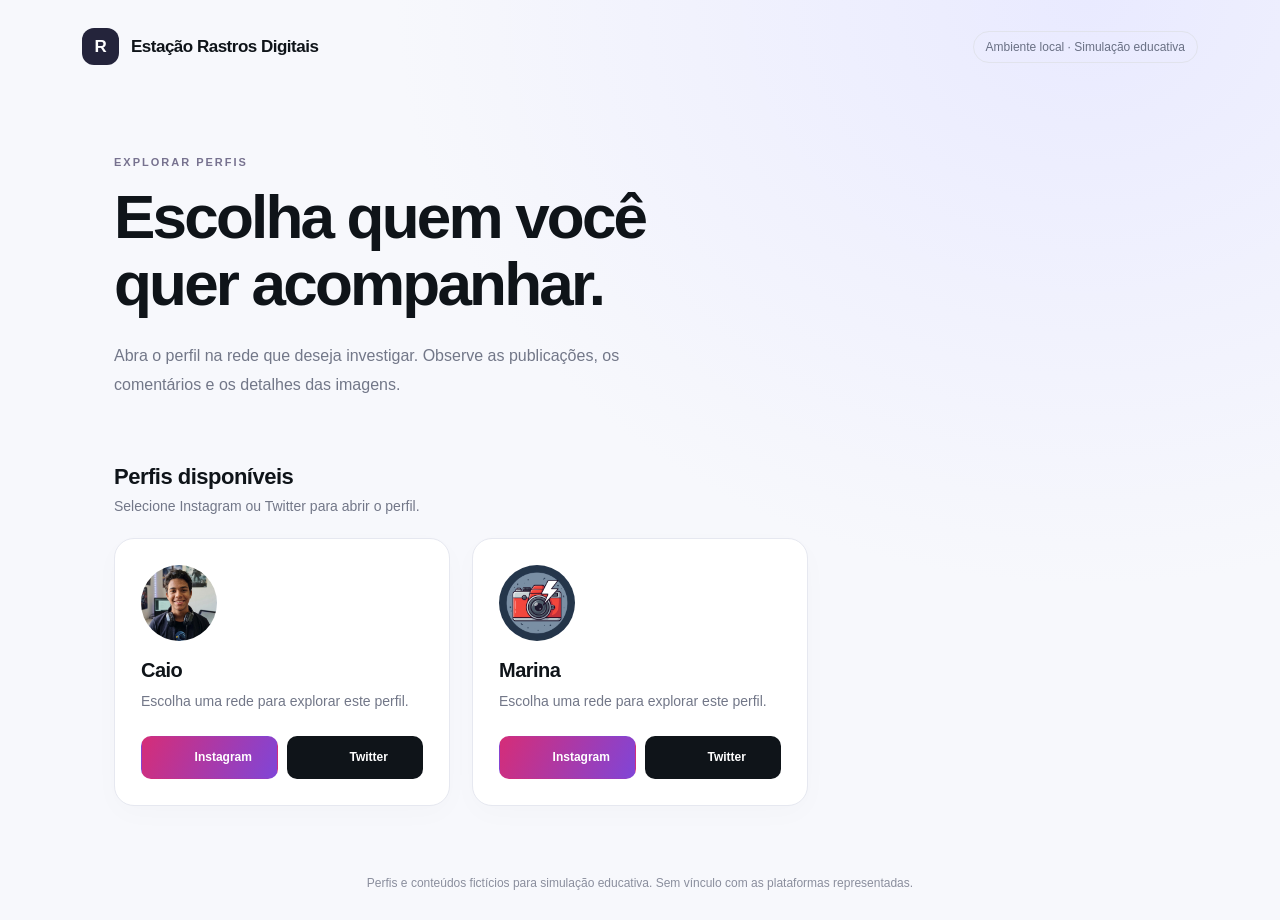
==== perfisEngenhariaSocial/index.html @ 40e2e902 "adição e finalização de dois perfis nas páginas" ====
<!DOCTYPE html>
<html lang="pt-BR">
<head>
  <meta charset="UTF-8">
  <meta name="viewport" content="width=device-width, initial-scale=1">

  <title>Perfis | Estação Rastros Digitais</title>

  <link rel="stylesheet" href="css/estilos.css">
  <script src="js/interface.js" defer></script>
</head>

<body class="directory-page">
  <header class="directory-header">
    <a class="project-brand" href="index.html">
      <span class="project-symbol">R</span>
      Estação Rastros Digitais
    </a>

    <span class="simulation-label">
      Ambiente local · Simulação educativa
    </span>
  </header>

  <main class="directory-main">
    <section class="directory-intro">
      <span class="eyebrow">EXPLORAR PERFIS</span>

      <h1>Escolha quem você<br>quer acompanhar.</h1>

      <p>
        Abra o perfil na rede que deseja investigar.
        Observe as publicações, os comentários e os detalhes das imagens.
      </p>
    </section>

    <section aria-labelledby="profiles-title">
      <div class="section-heading">
        <div>
          <h2 id="profiles-title">Perfis disponíveis</h2>
          <p>Selecione Instagram ou Twitter para abrir o perfil.</p>
        </div>
      </div>

      <div class="profile-directory">

        <!-- CARTÃO DO CAIO -->
        <article class="profile-card">
          <img
            class="profile-card-avatar"
            src="imagens/[CAI-IG-PERFIL].jpg"
            alt="Ilustração de um capacete azul com estrela amarela"
          >

          <h3>Caio</h3>

          <p>Escolha uma rede para explorar este perfil.</p>

          <div class="profile-card-links">
            <a
              class="button button-instagram"
              href="perfis/caio-instagram.html"
              aria-label="Abrir Instagram de Caio"
            >
              <span data-icon="instagram"></span>
              Instagram
            </a>

            <a
              class="button button-dark"
              href="perfis/caio-twitter.html"
              aria-label="Abrir Twitter de Caio"
            >
              <span data-icon="message"></span>
              Twitter
            </a>
          </div>
        </article>

        <article class="profile-card">
  <img
    class="profile-card-avatar"
    src="imagens/[MAR-IG-PERFIL].jpg"
    alt="Câmera vermelha ilustrada com raio branco"
  >

  <h3>Marina</h3>

  <p>Escolha uma rede para explorar este perfil.</p>

  <div class="profile-card-links">
    <a
      class="button button-instagram"
      href="perfis/marina-instagram.html"
      aria-label="Abrir Instagram de Marina"
    >
      <span data-icon="instagram"></span>
      Instagram
    </a>

    <a
      class="button button-dark"
      href="perfis/marina-twitter.html"
      aria-label="Abrir Twitter de Marina"
    >
      <span data-icon="message"></span>
      Twitter
    </a>
  </div>
</article>

        <!--
          Quando criar Marina, Júlia, Rafael e Beatriz,
          copie o cartão acima e altere:
          foto, nome, descrição e os dois links.
        -->

      </div>
    </section>
  </main>

  <footer class="directory-footer">
    Perfis e conteúdos fictícios para simulação educativa.
    Sem vínculo com as plataformas representadas.
  </footer>
</body>
</html>
---- perfisEngenhariaSocial/css/estilos.css ----
/* ==================================================
   BASE COMPARTILHADA
   ================================================== */

:root {
  --text: #0f1419;
  --muted: #657786;
  --border: #eff3f4;
  --blue: #1d9bf0;
  --ig-blue: #0095f6;
  --white: #fff;
}

* {
  box-sizing: border-box;
}

[hidden] {
  display: none !important;
}

html {
  scroll-behavior: smooth;
}

body {
  margin: 0;
  color: var(--text);
  background: #fff;
  font-family: Arial, Helvetica, sans-serif;
  font-size: 14px;
  -webkit-font-smoothing: antialiased;
}

button,
input {
  font: inherit;
}

button,
a {
  -webkit-tap-highlight-color: transparent;
}

button {
  cursor: pointer;
}

button {
  color: inherit;
}

a {
  color: inherit;
  text-decoration: none;
}

button:focus-visible,
a:focus-visible,
[tabindex]:focus-visible {
  outline: 3px solid #1d9bf0;
  outline-offset: 4px;
}

img {
  display: block;
  max-width: 100%;
}

h1,
h2,
h3,
p {
  margin: 0;
}

svg {
  display: block;
}

[data-icon] {
  display: inline-flex;
  flex-shrink: 0;
  align-items: center;
  justify-content: center;
  width: 24px;
  height: 24px;
}

[data-icon] svg {
  width: 100%;
  height: 100%;
}

.muted {
  color: var(--muted);
}

.button {
  display: inline-flex;
  align-items: center;
  justify-content: center;
  gap: 9px;
  min-height: 42px;
  padding: 11px 19px;
  border: 1px solid transparent;
  border-radius: 10px;
  font-weight: 700;
  line-height: 1.2;
  transition: background 160ms, transform 160ms;
}

.button:hover {
  transform: translateY(-1px);
}

.button [data-icon] {
  width: 19px;
  height: 19px;
}

.button-small {
  min-height: 34px;
  padding: 8px 16px;
  border-radius: 8px;
}

.button-blue {
  color: #fff;
  background: var(--ig-blue);
}

.button-blue:hover {
  background: #1877f2;
}

.button-soft {
  background: #efefef;
}

.button-soft:hover {
  background: #dedede;
}

.button-dark {
  color: #fff;
  background: #0f1419;
}

.button-dark:hover {
  background: #272c30;
}

.button-instagram {
  color: #fff;
  background: linear-gradient(115deg, #d52d78, #8045d7);
}

.button-pill {
  border-radius: 999px;
}

[data-follow][aria-pressed="true"] {
  color: var(--text);
  background: #fff;
  border-color: #cfd9de;
}

.icon-button {
  display: inline-flex;
  align-items: center;
  justify-content: center;
  flex-shrink: 0;
  width: 36px;
  height: 36px;
  padding: 7px;
  border: 0;
  border-radius: 50%;
  background: transparent;
}

.icon-button:hover {
  background: #eff3f4;
}

.icon-button [data-icon] {
  width: 21px;
  height: 21px;
}

.bordered {
  border: 1px solid #cfd9de;
}

.placeholder-avatar {
  display: flex;
  flex-shrink: 0;
  align-items: center;
  justify-content: center;
  overflow: hidden;
  color: #9ba5ae;
  background: linear-gradient(135deg, #f0f2f5, #dfe4e9);
}

.skip-link {
  position: fixed;
  z-index: 100;
  top: -100px;
  left: 16px;
  padding: 12px 18px;
  color: #fff;
  background: #111;
  border-radius: 8px;
}

.skip-link:focus {
  top: 12px;
}

.toast {
  position: fixed;
  z-index: 100;
  bottom: 28px;
  left: 50%;
  width: max-content;
  max-width: calc(100% - 32px);
  padding: 14px 20px;
  border-radius: 12px;
  color: #fff;
  background: #202328;
  box-shadow: 0 8px 30px #0002;
  opacity: 0;
  transform: translate(-50%, 15px);
  transition: opacity 180ms, transform 180ms;
  pointer-events: none;
}

.toast.visible {
  opacity: 1;
  transform: translate(-50%, 0);
}

.network-empty {
  padding: 70px 24px;
  text-align: center;
}

.network-empty > [data-icon] {
  width: 42px;
  height: 42px;
  margin-bottom: 18px;
}

.network-empty h2 {
  margin-bottom: 10px;
  font-size: 23px;
}

.network-empty p {
  color: var(--muted);
  line-height: 1.6;
}


/* ==================================================
   PÁGINA INICIAL
   ================================================== */

.directory-page {
  min-height: 100vh;
  background:
    radial-gradient(ellipse at 85% 0%, #e9eaff 0%, transparent 45%),
    #f7f8fc;
}

.directory-header {
  display: flex;
  align-items: center;
  justify-content: space-between;
  gap: 20px;
  max-width: 1180px;
  margin: auto;
  padding: 28px 32px;
}

.project-brand {
  display: inline-flex;
  align-items: center;
  gap: 12px;
  font-size: 17px;
  font-weight: 800;
  letter-spacing: -0.5px;
}

.project-symbol {
  display: grid;
  width: 37px;
  height: 37px;
  place-items: center;
  border-radius: 12px;
  color: #fff;
  background: #24243b;
}

.simulation-label {
  padding: 8px 12px;
  border: 1px solid #e1e3ec;
  border-radius: 999px;
  color: #697084;
  font-size: 12px;
}

.directory-main {
  max-width: 1116px;
  margin: auto;
  padding: 35px 32px 70px;
}

.directory-intro {
  padding: 28px 0 64px;
}

.eyebrow {
  display: block;
  margin-bottom: 16px;
  color: #77728f;
  font-size: 11px;
  font-weight: 800;
  letter-spacing: 2px;
}

.directory-intro h1 {
  font-size: clamp(36px, 5.5vw, 62px);
  font-weight: 800;
  line-height: 1.08;
  letter-spacing: -2.8px;
}

.directory-intro p {
  max-width: 520px;
  margin-top: 24px;
  color: #727788;
  font-size: 16px;
  line-height: 1.8;
}

.section-heading {
  margin-bottom: 24px;
}

.section-heading h2,
.template-section h2 {
  font-size: 22px;
  letter-spacing: -0.5px;
}

.section-heading p {
  margin-top: 8px;
  color: #727788;
}

.profile-directory {
  display: grid;
  grid-template-columns: repeat(3, minmax(0, 1fr));
  gap: 22px;
}

.directory-empty {
  grid-column: 1 / -1;
  padding: 55px 24px;
  border: 1px dashed #ced2df;
  border-radius: 22px;
  text-align: center;
  background: #ffffff80;
}

.empty-icon {
  width: 42px;
  height: 42px;
  margin-bottom: 18px;
  color: #8d91aa;
}

.directory-empty h3 {
  font-size: 19px;
}

.directory-empty p {
  max-width: 410px;
  margin: 12px auto 0;
  color: #7b8191;
  line-height: 1.7;
}

/* Cartões que serão adicionados depois. */

.profile-card {
  overflow: hidden;
  padding: 26px;
  border: 1px solid #e6e8f0;
  border-radius: 20px;
  background: #fff;
  box-shadow: 0 8px 28px #28284a05;
  transition: transform 180ms, box-shadow 180ms;
}

.profile-card:hover {
  transform: translateY(-4px);
  box-shadow: 0 14px 36px #28284a0d;
}

.profile-card-avatar {
  width: 76px;
  height: 76px;
  margin-bottom: 18px;
  border-radius: 50%;
  object-fit: cover;
}

.profile-card h3 {
  font-size: 20px;
  letter-spacing: -0.5px;
}

.profile-card p {
  margin-top: 8px;
  color: #727788;
  line-height: 1.6;
}

.profile-card-links {
  display: grid;
  grid-template-columns: 1fr 1fr;
  gap: 9px;
  margin-top: 24px;
}

.profile-card-links .button {
  padding: 11px 8px;
  font-size: 12px;
}

.template-section {
  display: flex;
  align-items: center;
  justify-content: space-between;
  gap: 30px;
  margin-top: 48px;
  padding: 30px;
  border: 1px solid #e5e7ef;
  border-radius: 20px;
  background: #fff;
}

.template-section .eyebrow {
  margin-bottom: 10px;
}

.template-section p {
  max-width: 430px;
  margin-top: 12px;
  color: #727788;
  line-height: 1.6;
}

.template-links {
  display: flex;
  flex-direction: column;
  flex-shrink: 0;
  gap: 10px;
}

.directory-footer {
  padding: 0 24px 30px;
  color: #8a8e9d;
  font-size: 12px;
  text-align: center;
}


/* ==================================================
   INSTAGRAM
   ================================================== */

.instagram-page {
  color: #262626;
}

.ig-sidebar {
  position: fixed;
  z-index: 20;
  inset: 0 auto 0 0;
  display: flex;
  flex-direction: column;
  width: 245px;
  padding: 35px 15px 20px;
  border-right: 1px solid #dbdbdb;
  background: #fff;
}

.ig-wordmark {
  display: block;
  margin: 0 10px 40px;
  font-family: "Brush Script MT", "Segoe Script", cursive;
  font-size: 32px;
  font-weight: 700;
  letter-spacing: -1.5px;
}

/* O nome usa fonte local, sem carregar logotipo oficial. */

.ig-navigation {
  display: grid;
  gap: 8px;
}

.side-link {
  display: flex;
  align-items: center;
  gap: 16px;
  width: 100%;
  min-height: 49px;
  padding: 12px;
  border: 0;
  border-radius: 9px;
  background: transparent;
  font-size: 16px;
  text-align: left;
}

.side-link:hover {
  background: #f2f2f2;
}

.side-link.active {
  font-weight: 700;
}

.side-link [data-icon] {
  width: 25px;
  height: 25px;
}

.mini-avatar {
  width: 25px;
  height: 25px;
  border: 2px solid #262626;
  border-radius: 50%;
}

.ig-sidebar-bottom {
  margin-top: auto;
  padding-top: 24px;
}

.sidebar-note {
  display: block;
  margin: 12px;
  color: #999;
  font-size: 9px;
  letter-spacing: 1px;
}

.ig-main {
  margin-left: 245px;
}

.ig-content {
  max-width: 990px;
  margin: auto;
  padding: 22px 38px 30px;
}

.simulation-strip {
  display: flex;
  justify-content: space-between;
  gap: 16px;
  margin-bottom: 35px;
  color: #8e8e8e;
  font-size: 11px;
}

.simulation-strip a {
  color: #385185;
  font-weight: 600;
}

.ig-profile-header {
  display: grid;
  grid-template-columns: 230px minmax(0, 1fr);
  gap: 28px;
  min-height: 220px;
}

.ig-avatar-column {
  display: flex;
  justify-content: center;
  padding-top: 4px;
}

.ig-avatar-ring {
  width: 166px;
  height: 166px;
  padding: 5px;
  border: 1px solid #ddd;
  border-radius: 50%;
}

.ig-avatar {
  width: 100%;
  height: 100%;
  border-radius: 50%;
  object-fit: cover;
}

.ig-avatar > [data-icon] {
  width: 65px;
  height: 65px;
}

.ig-profile-top {
  display: flex;
  align-items: center;
  flex-wrap: wrap;
  gap: 16px;
  padding-top: 5px;
}

.ig-profile-top h1 {
  overflow-wrap: anywhere;
  font-size: 20px;
  font-weight: 400;
}

.ig-profile-actions {
  display: flex;
  align-items: center;
  flex-wrap: wrap;
  gap: 8px;
}

.ig-statistics {
  display: flex;
  flex-wrap: wrap;
  gap: 30px;
  margin: 26px 0 20px;
  padding: 0;
  list-style: none;
  font-size: 16px;
}

.ig-biography {
  font-size: 14px;
  line-height: 1.65;
}

.ig-biography h2 {
  font-size: 14px;
  font-weight: 700;
}

.ig-biography .muted {
  color: #737373;
}

.ig-bio-link {
  color: #00376b;
  font-weight: 600;
}

.ig-highlights {
  display: flex;
  gap: 34px;
  overflow-x: auto;
  padding: 36px 35px 43px;
}

.highlight {
  display: flex;
  flex-shrink: 0;
  flex-direction: column;
  align-items: center;
  gap: 12px;
  padding: 0;
  border: 0;
  background: transparent;
  font-size: 12px;
  font-weight: 600;
}

.highlight-ring {
  display: block;
  width: 86px;
  height: 86px;
  padding: 4px;
  border: 1px solid #dbdbdb;
  border-radius: 50%;
}

.highlight-cover {
  display: flex;
  align-items: center;
  justify-content: center;
  width: 100%;
  height: 100%;
  overflow: hidden;
  border-radius: 50%;
  color: #aaa;
  background: #f1f2f4;
}

.highlight-cover img {
  width: 100%;
  height: 100%;
  object-fit: cover;
}

.ig-tabs {
  display: flex;
  justify-content: center;
  gap: 56px;
  border-top: 1px solid #dbdbdb;
}

.ig-tab {
  display: flex;
  align-items: center;
  justify-content: center;
  gap: 7px;
  min-height: 52px;
  margin-top: -1px;
  padding: 0;
  border: 0;
  border-top: 1px solid transparent;
  background: transparent;
  color: #737373;
  font-size: 11px;
  font-weight: 600;
  letter-spacing: 1px;
}

.ig-tab [data-icon] {
  width: 13px;
  height: 13px;
}

.ig-tab[aria-selected="true"] {
  border-top-color: #262626;
  color: #262626;
}

.ig-grid {
  display: grid;
  grid-template-columns: repeat(3, minmax(0, 1fr));
  gap: 4px;
}

.ig-post-placeholder,
.ig-photo {
  width: 100%;
  aspect-ratio: 3 / 4;
}

.ig-post-placeholder {
  display: flex;
  flex-direction: column;
  align-items: center;
  justify-content: center;
  gap: 12px;
  color: #9299a1;
  background: linear-gradient(145deg, #f3f4f6, #e8ebef);
  font-size: 11px;
}

.ig-post-placeholder:nth-child(2n) {
  background: linear-gradient(145deg, #e9ecf0, #f4f5f7);
}

.ig-post-placeholder [data-icon] {
  width: 30px;
  height: 30px;
}

.ig-photo {
  object-fit: cover;
}

.ig-footer {
  padding: 35px 0 10px;
  color: #8e8e8e;
  font-size: 11px;
  text-align: center;
}


/* ==================================================
   TWITTER / X
   ================================================== */

.twitter-page {
  font-size: 15px;
}

.tw-layout {
  display: grid;
  grid-template-columns: 250px minmax(0, 600px) 350px;
  align-items: start;
  gap: 28px;
  max-width: 1288px;
  margin: auto;
  padding: 0 16px;
}

.tw-sidebar {
  position: sticky;
  top: 0;
  display: flex;
  flex-direction: column;
  height: 100dvh;
  padding: 12px 0 20px;
}

.tw-wordmark {
  display: inline-flex;
  align-items: center;
  gap: 12px;
  align-self: flex-start;
  padding: 10px 12px 20px;
  font-size: 24px;
  font-weight: 800;
  letter-spacing: -1px;
}

.tw-wordmark [data-icon] {
  width: 30px;
  height: 30px;
  color: var(--blue);
}

.tw-navigation {
  display: grid;
  gap: 5px;
}

.tw-nav-link {
  display: flex;
  align-items: center;
  gap: 19px;
  width: fit-content;
  max-width: 100%;
  min-height: 50px;
  padding: 12px;
  border: 0;
  border-radius: 999px;
  background: transparent;
  font-size: 20px;
  text-align: left;
}

.tw-nav-link:hover {
  background: #e7e7e8;
}

.tw-nav-link.active {
  font-weight: 700;
}

.tw-nav-link [data-icon] {
  width: 27px;
  height: 27px;
}

.tw-publish {
  display: flex;
  align-items: center;
  justify-content: center;
  gap: 10px;
  width: 90%;
  min-height: 52px;
  margin-top: 18px;
  border: 0;
  border-radius: 999px;
  color: #fff;
  background: var(--blue);
  font-size: 17px;
  font-weight: 700;
  box-shadow: 0 3px 8px #0001;
}

.tw-publish:hover {
  background: #1a8cd8;
}

.tw-publish > [data-icon] {
  display: none;
}

.tw-sidebar-note {
  margin-top: auto;
  padding: 25px 12px 0;
  color: #8b98a5;
  font-size: 11px;
}

.tw-main {
  min-width: 0;
  min-height: 100vh;
  border-right: 1px solid var(--border);
  border-left: 1px solid var(--border);
}

.tw-topbar {
  position: sticky;
  z-index: 10;
  top: 0;
  display: flex;
  align-items: center;
  gap: 25px;
  min-height: 55px;
  padding: 6px 12px;
  background: #ffffffed;
  backdrop-filter: blur(14px);
}

.tw-topbar h1 {
  font-size: 20px;
  font-weight: 800;
  line-height: 1.3;
}

.tw-topbar p {
  margin-top: 2px;
  color: #536471;
  font-size: 12px;
}

.tw-cover {
  display: flex;
  flex-direction: column;
  align-items: center;
  justify-content: center;
  gap: 10px;
  width: 100%;
  aspect-ratio: 3 / 1;
  color: #7e8d98;
  background: linear-gradient(120deg, #cbd5df, #e7ecf1);
  font-size: 12px;
}

.tw-cover [data-icon] {
  width: 34px;
  height: 34px;
}

img.tw-cover {
  object-fit: cover;
}

.tw-profile {
  padding: 0 16px 16px;
}

.tw-profile-toolbar {
  display: flex;
  align-items: flex-start;
  justify-content: space-between;
  gap: 12px;
  min-height: 82px;
}

.tw-avatar {
  position: relative;
  width: 136px;
  height: 136px;
  margin-top: -68px;
  border: 4px solid #fff;
  border-radius: 50%;
  object-fit: cover;
}

.tw-avatar > [data-icon] {
  width: 62px;
  height: 62px;
}

.tw-profile-actions {
  display: flex;
  align-items: center;
  gap: 9px;
  padding-top: 12px;
}

.tw-profile-actions .button {
  min-height: 36px;
}

.tw-identity {
  margin-top: 3px;
}

.tw-identity h2 {
  font-size: 20px;
  font-weight: 800;
  line-height: 1.3;
}

.tw-identity > p {
  margin-top: 3px;
}

.tw-bio {
  margin-top: 16px;
  line-height: 1.45;
  overflow-wrap: anywhere;
}

.tw-metadata {
  display: flex;
  flex-wrap: wrap;
  gap: 10px 14px;
  margin-top: 13px;
  color: #536471;
}

.tw-metadata > span {
  display: inline-flex;
  align-items: center;
  gap: 5px;
}

.tw-metadata [data-icon] {
  width: 18px;
  height: 18px;
}

.tw-statistics {
  display: flex;
  flex-wrap: wrap;
  gap: 20px;
  margin-top: 15px;
  color: #536471;
  font-size: 14px;
}

.tw-statistics strong {
  color: #0f1419;
}

.tw-simulation-note {
  margin-top: 14px;
  color: #8b98a5;
  font-size: 11px;
}

.tw-tabs {
  display: flex;
  border-bottom: 1px solid var(--border);
}

.tw-tabs button {
  display: flex;
  flex: 1;
  justify-content: center;
  min-height: 53px;
  padding: 0 10px;
  border: 0;
  color: #536471;
  background: transparent;
  font-weight: 600;
}

.tw-tabs button:hover {
  background: #0f14190a;
}

.tw-tabs button > span {
  position: relative;
  display: flex;
  align-items: center;
}

.tw-tabs button[aria-selected="true"] {
  color: #0f1419;
  font-weight: 700;
}

.tw-tabs button[aria-selected="true"] > span::after {
  position: absolute;
  right: 0;
  bottom: 0;
  left: 0;
  height: 4px;
  border-radius: 999px;
  background: var(--blue);
  content: "";
}

.tw-post {
  display: flex;
  gap: 12px;
  padding: 12px 16px;
  border-bottom: 1px solid var(--border);
  transition: background 150ms;
}

.tw-post:hover {
  background: #00000002;
}

.tw-post-avatar {
  width: 40px;
  height: 40px;
  border-radius: 50%;
  object-fit: cover;
}

.tw-post-avatar [data-icon] {
  width: 22px;
  height: 22px;
}

.tw-post-body {
  flex: 1;
  min-width: 0;
}

.tw-post-heading {
  display: flex;
  align-items: flex-start;
  justify-content: space-between;
  gap: 5px;
}

.tw-post-author {
  display: flex;
  align-items: center;
  flex-wrap: wrap;
  gap: 5px;
  min-height: 25px;
}

.tw-post-author > span {
  color: #536471;
  font-size: 14px;
}

.tw-post-heading .icon-button {
  width: 26px;
  height: 26px;
  padding: 4px;
  color: #536471;
}

.tw-post-text {
  margin-top: 3px;
  line-height: 1.5;
  overflow-wrap: anywhere;
}

.tw-post-media-placeholder {
  display: flex;
  flex-direction: column;
  align-items: center;
  justify-content: center;
  gap: 13px;
  aspect-ratio: 16 / 9;
  margin-top: 12px;
  border: 1px solid #dce3e8;
  border-radius: 16px;
  color: #8b98a5;
  background: #f5f7f9;
  font-size: 12px;
}

.tw-post-media-placeholder [data-icon] {
  width: 32px;
  height: 32px;
}

.tw-post-image {
  width: 100%;
  max-height: 540px;
  margin-top: 12px;
  border: 1px solid #dce3e8;
  border-radius: 16px;
  object-fit: cover;
}

.tw-post-actions {
  display: flex;
  justify-content: space-between;
  gap: 4px;
  margin-top: 10px;
}

.tw-post-actions button {
  display: inline-flex;
  align-items: center;
  gap: 6px;
  min-height: 32px;
  padding: 5px;
  border: 0;
  border-radius: 999px;
  color: #536471;
  background: transparent;
  font-size: 12px;
}

.tw-post-actions [data-icon] {
  width: 18px;
  height: 18px;
}

.tw-post-actions button:hover {
  color: var(--blue);
  background: #1d9bf010;
}

.tw-post-actions [data-like][aria-pressed="true"] {
  color: #f91880;
}

[data-like][aria-pressed="true"] svg {
  fill: currentColor;
}

.tw-right {
  position: sticky;
  top: 0;
  display: grid;
  gap: 16px;
  padding: 6px 0 25px;
}

.tw-search {
  display: flex;
  align-items: center;
  gap: 17px;
  width: 100%;
  min-height: 44px;
  padding: 11px 19px;
  border: 1px solid transparent;
  border-radius: 999px;
  color: #536471;
  background: #eff3f4;
  text-align: left;
}

.tw-search [data-icon] {
  width: 20px;
  height: 20px;
}

.tw-widget {
  overflow: hidden;
  border: 1px solid var(--border);
  border-radius: 16px;
}

.tw-widget h2 {
  padding: 16px;
  font-size: 20px;
  font-weight: 800;
  letter-spacing: -0.4px;
}

.tw-widget-placeholder {
  padding: 10px 16px 22px;
  color: #8b98a5;
}

.tw-widget-placeholder p {
  margin-top: 10px;
  font-size: 13px;
  line-height: 1.5;
}

.tw-trend {
  display: grid;
  gap: 5px;
  padding: 13px 16px;
}

.tw-trend:hover {
  background: #00000003;
}

.tw-trend > span {
  color: #536471;
  font-size: 12px;
}

.tw-trend > strong {
  font-size: 15px;
}

.tw-footer {
  padding: 0 12px;
  color: #536471;
  font-size: 12px;
  line-height: 1.7;
}


/* ==================================================
   TELAS MENORES
   ================================================== */

@media (max-width: 1200px) {
  .ig-sidebar {
    width: 78px;
    padding-right: 10px;
    padding-left: 10px;
  }

  .ig-sidebar .nav-label,
  .ig-sidebar .sidebar-note {
    display: none;
  }

  .ig-wordmark {
    overflow: hidden;
    width: 35px;
    margin-left: 10px;
    font-size: 30px;
  }

  .ig-main {
    margin-left: 78px;
  }

  .tw-layout {
    grid-template-columns: 70px minmax(0, 600px) minmax(250px, 320px);
    gap: 20px;
  }

  .tw-sidebar .nav-label,
  .tw-sidebar-note {
    display: none;
  }

  .tw-publish {
    width: 50px;
    height: 50px;
    min-height: 50px;
  }

  .tw-publish > [data-icon] {
    display: inline-flex;
  }
}

@media (max-width: 1000px) {
  .tw-layout {
    grid-template-columns: 70px minmax(0, 600px);
    justify-content: center;
  }

  .tw-right {
    display: none;
  }

  .profile-directory {
    grid-template-columns: repeat(2, minmax(0, 1fr));
  }
}

@media (max-width: 760px) {
  .directory-header {
    flex-wrap: wrap;
    padding: 22px;
  }

  .directory-main {
    padding: 20px 22px 50px;
  }

  .directory-intro {
    padding-bottom: 40px;
  }

  .directory-intro h1 {
    letter-spacing: -1.8px;
  }

  .template-section {
    align-items: stretch;
    flex-direction: column;
    padding: 24px;
  }

  .ig-content {
    padding: 18px 20px;
  }

  .ig-profile-header {
    grid-template-columns: 110px minmax(0, 1fr);
    gap: 18px;
  }

  .ig-avatar-ring {
    width: 100px;
    height: 100px;
  }

  .ig-avatar > [data-icon] {
    width: 42px;
    height: 42px;
  }

  .ig-statistics {
    gap: 12px;
    font-size: 13px;
  }

  .ig-highlights {
    gap: 22px;
    padding: 30px 0;
  }

  .highlight-ring {
    width: 70px;
    height: 70px;
  }

  .ig-tabs {
    gap: 28px;
  }
}

@media (max-width: 520px) {
  .profile-directory {
    grid-template-columns: 1fr;
  }

  .simulation-label {
    font-size: 10px;
  }

  .ig-sidebar {
    inset: auto 0 0;
    width: 100%;
    height: 59px;
    padding: 5px 12px;
    border-top: 1px solid #dbdbdb;
    border-right: 0;
  }

  .ig-wordmark,
  .ig-sidebar-bottom {
    display: none;
  }

  .ig-navigation {
    display: flex;
    justify-content: space-around;
  }

  .ig-navigation .side-link {
    justify-content: center;
    width: 44px;
    min-height: 44px;
    padding: 9px;
  }

  .ig-navigation .side-link:nth-child(2),
  .ig-navigation .side-link:nth-child(4),
  .ig-navigation .side-link:nth-child(6) {
    display: none;
  }

  .ig-main {
    margin-left: 0;
    padding-bottom: 65px;
  }

  .ig-content {
    padding-right: 12px;
    padding-left: 12px;
  }

  .simulation-strip {
    margin-bottom: 24px;
  }

  .ig-profile-header {
    grid-template-columns: 84px minmax(0, 1fr);
    gap: 12px;
  }

  .ig-avatar-ring {
    width: 80px;
    height: 80px;
    padding: 3px;
  }

  .ig-profile-top h1 {
    font-size: 17px;
  }

  .ig-profile-actions {
    gap: 5px;
  }

  .ig-profile-actions .button {
    min-height: 32px;
    padding: 7px 10px;
    font-size: 11px;
  }

  .ig-statistics {
    gap: 8px 12px;
    margin: 17px 0;
    font-size: 12px;
  }

  .ig-biography {
    font-size: 12px;
  }

  .ig-tabs {
    justify-content: space-around;
    gap: 8px;
  }

  .ig-tab {
    font-size: 9px;
    letter-spacing: 0.4px;
  }

  .ig-grid {
    gap: 3px;
  }

  .ig-post-placeholder {
    gap: 7px;
    font-size: 9px;
  }

  .ig-post-placeholder [data-icon] {
    width: 23px;
    height: 23px;
  }

  .tw-layout {
    display: block;
    padding: 0;
  }

  .tw-sidebar {
    position: fixed;
    z-index: 30;
    inset: auto 0 0;
    height: 58px;
    padding: 3px 8px;
    border-top: 1px solid var(--border);
    background: #fff;
  }

  .tw-wordmark,
  .tw-publish {
    display: none;
  }

  .tw-navigation {
    display: flex;
    justify-content: space-around;
  }

  .tw-nav-link {
    justify-content: center;
    min-height: 48px;
    padding: 10px;
  }

  .tw-navigation .tw-nav-link:nth-child(5),
  .tw-navigation .tw-nav-link:nth-child(6),
  .tw-navigation .tw-nav-link:nth-child(8) {
    display: none;
  }

  .tw-main {
    padding-bottom: 65px;
    border: 0;
  }

  .tw-avatar {
    width: 104px;
    height: 104px;
    margin-top: -52px;
  }

  .tw-avatar > [data-icon] {
    width: 44px;
    height: 44px;
  }

  .tw-profile-toolbar {
    min-height: 65px;
  }

  .tw-profile-actions {
    gap: 6px;
  }

  .tw-post {
    gap: 9px;
    padding: 12px;
  }

  .tw-post-author {
    font-size: 13px;
  }

  .tw-post-author > span {
    font-size: 12px;
  }

  .tw-post-actions button {
    gap: 3px;
  }

  .toast {
    bottom: 76px;
    font-size: 12px;
  }
}

@media (prefers-reduced-motion: reduce) {
  html {
    scroll-behavior: auto;
  }

  *,
  *::before,
  *::after {
    transition: none !important;
  }
}

/* ==================================================
   COMPLEMENTOS DOS PERFIS DO CAIO
   ================================================== */

/* Fotos clicáveis na grade do Instagram */

.ig-grid-button {
  display: block;
  width: 100%;
  min-width: 0;
  padding: 0;
  border: 0;
  background: #eee;
  cursor: pointer;
}

.ig-grid-button:hover {
  filter: brightness(0.93);
}

/* Janela de publicação ou destaque */

.publication-dialog {
  width: min(960px, calc(100% - 24px));
  max-height: 90dvh;
  padding: 0;
  overflow: auto;
  border: 0;
  border-radius: 14px;
  color: #262626;
  background: #fff;
  box-shadow: 0 20px 80px rgb(0 0 0 / 30%);
}

.publication-dialog::backdrop {
  background: rgb(0 0 0 / 72%);
}

.publication-dialog-top {
  position: sticky;
  z-index: 1;
  top: 0;
  display: flex;
  align-items: center;
  justify-content: space-between;
  gap: 16px;
  padding: 12px 16px;
  border-bottom: 1px solid #ddd;
  background: #fff;
}

.publication-dialog-top h2 {
  font-size: 14px;
}

.publication-dialog-top form {
  margin: 0;
}

.publication-dialog-layout {
  display: grid;
  grid-template-columns: minmax(0, 1.2fr) minmax(0, 1fr);
}

.publication-dialog-image {
  width: 100%;
  height: 100%;
  max-height: 75dvh;
  object-fit: contain;
  background: #111;
}

.publication-dialog-content {
  min-width: 0;
  padding: 24px;
  line-height: 1.6;
  overflow-wrap: anywhere;
}

.publication-caption {
  margin-bottom: 16px;
}

.publication-dialog time,
.story-item time {
  display: block;
  color: #737373;
  font-size: 12px;
}

.publication-dialog-content h3 {
  margin-top: 28px;
  font-size: 14px;
}

.publication-comments {
  display: grid;
  gap: 18px;
  margin: 16px 0 0;
  padding: 0;
  list-style: none;
}

.publication-comments strong {
  margin-right: 5px;
}

/* Stories apresentados nos destaques */

.story-list {
  display: grid;
  gap: 24px;
  padding: 20px;
}

.story-item {
  width: 100%;
  max-width: 420px;
  margin: auto;
  padding-bottom: 22px;
  border-bottom: 1px solid #eee;
}

.story-item img {
  width: 100%;
  max-height: 65dvh;
  object-fit: contain;
  border-radius: 12px;
  background: #f3f3f3;
}

.story-item p {
  margin: 12px 0;
  line-height: 1.6;
}

.story-location {
  color: #385185;
  font-size: 13px;
  font-weight: 600;
}

/* Capa ilustrativa do Twitter */

.caio-space-cover {
  position: relative;
  overflow: hidden;
  background:
    radial-gradient(circle at 17% 24%, #fff 0 1px, transparent 2px),
    radial-gradient(circle at 72% 30%, #fff 0 1px, transparent 2px),
    radial-gradient(circle at 45% 72%, #fff 0 1px, transparent 2px),
    radial-gradient(circle at 85% 77%, #fff 0 1px, transparent 2px),
    radial-gradient(circle at 35% 40%, #9779d3, transparent 28%),
    linear-gradient(125deg, #081534, #19376d 55%, #402769);
}

.caio-cover-star {
  color: #ffe27a;
  font-size: clamp(45px, 8vw, 100px);
  text-shadow: 0 0 30px #ffe27a80;
}

/* Complementos dos posts do Twitter */

.tw-context {
  margin: 4px 0 10px;
  color: #536471;
  font-size: 13px;
}

.tw-quoted-post {
  margin-top: 12px;
  padding: 14px;
  border: 1px solid #cfd9de;
  border-radius: 14px;
  line-height: 1.5;
}

.tw-quoted-post p {
  margin-top: 8px;
}

.tw-quoted-post .tw-post-image {
  margin-top: 12px;
}

.tw-post-time {
  margin-top: 10px;
  color: #536471;
  font-size: 12px;
}

.tw-media-grid {
  display: grid;
  grid-template-columns: repeat(2, minmax(0, 1fr));
  gap: 8px;
  max-width: 580px;
  margin: 24px auto 0;
}

.tw-media-grid img {
  width: 100%;
  aspect-ratio: 1;
  object-fit: cover;
  border-radius: 10px;
}

@media (max-width: 650px) {
  .publication-dialog-layout {
    grid-template-columns: 1fr;
  }

  .publication-dialog-image {
    max-height: 55dvh;
  }

  .publication-dialog-content {
    padding: 18px;
  }
}

/* Capa temporária do Twitter da Marina */

.marina-cover {
  position: relative;
  overflow: hidden;
  background:
    linear-gradient(
      to bottom,
      transparent 48%,
      rgb(255 255 255 / 72%) 49%,
      rgb(255 255 255 / 72%) 51%,
      transparent 52%
    ),
    linear-gradient(
      to right,
      transparent 48%,
      rgb(255 255 255 / 55%) 49%,
      rgb(255 255 255 / 55%) 51%,
      transparent 52%
    ),
    linear-gradient(135deg, #d46c82, #be4266 48%, #89375e);
}

.marina-cover-ball {
  position: relative;
  width: clamp(55px, 9vw, 105px);
  height: clamp(55px, 9vw, 105px);
  border: 4px solid rgb(255 255 255 / 90%);
  border-radius: 50%;
  background: rgb(255 255 255 / 22%);
  box-shadow: 0 10px 35px rgb(0 0 0 / 18%);
}

.marina-cover-ball::before,
.marina-cover-ball::after {
  position: absolute;
  inset: 12%;
  border: 2px solid rgb(255 255 255 / 80%);
  border-radius: 50%;
  content: "";
}

.marina-cover-ball::after {
  transform: rotate(65deg) scaleX(0.45);
}
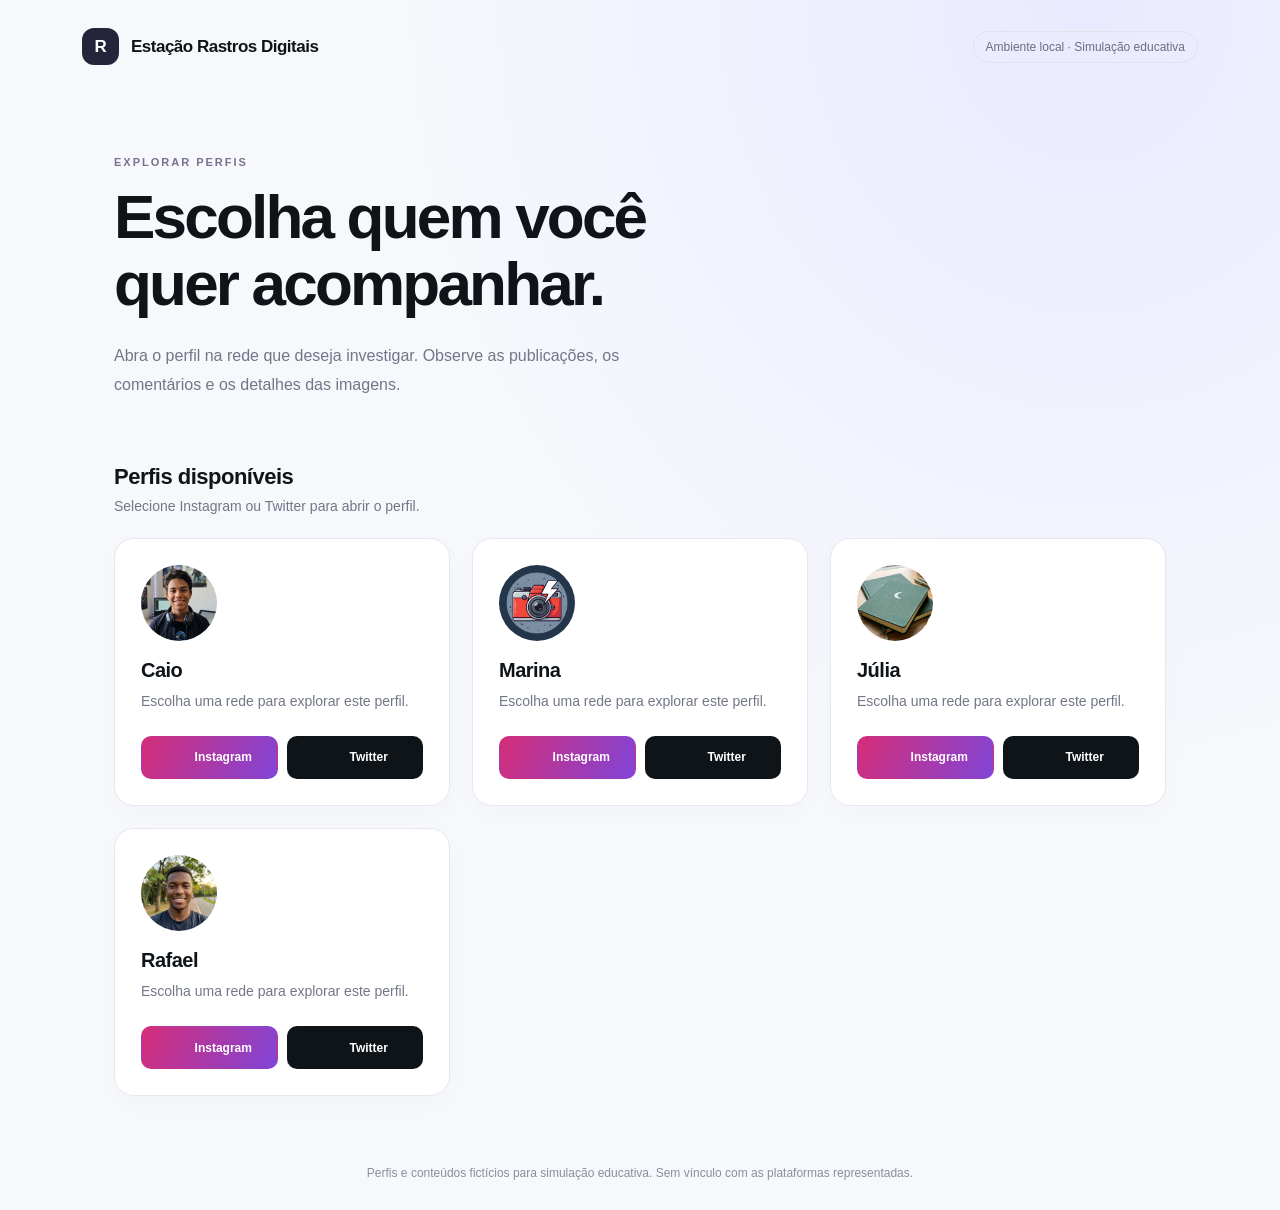
==== commit 94437aec: "Fix: atualização dos perfis" ====
--- a/perfisEngenhariaSocial/index.html
+++ b/perfisEngenhariaSocial/index.html
@@ -109,6 +109,70 @@
   </div>
 </article>
 
+<article class="profile-card">
+  <img
+    class="profile-card-avatar"
+    src="imagens/[JUL-IG-PERFIL].jpg"
+    alt="Caderno verde ilustrado com lua branca"
+  >
+
+  <h3>Júlia</h3>
+
+  <p>Escolha uma rede para explorar este perfil.</p>
+
+  <div class="profile-card-links">
+    <a
+      class="button button-instagram"
+      href="perfis/julia-instagram.html"
+      aria-label="Abrir Instagram de Júlia"
+    >
+      <span data-icon="instagram"></span>
+      Instagram
+    </a>
+
+    <a
+      class="button button-dark"
+      href="perfis/julia-twitter.html"
+      aria-label="Abrir Twitter de Júlia"
+    >
+      <span data-icon="message"></span>
+      Twitter
+    </a>
+  </div>
+</article>
+
+<article class="profile-card">
+  <img
+    class="profile-card-avatar"
+    src="imagens/[RAF-IG-PERFIL].jpg"
+    alt="Tênis azul ilustrado com o número 7"
+  >
+
+  <h3>Rafael</h3>
+
+  <p>Escolha uma rede para explorar este perfil.</p>
+
+  <div class="profile-card-links">
+    <a
+      class="button button-instagram"
+      href="perfis/rafael-instagram.html"
+      aria-label="Abrir Instagram de Rafael"
+    >
+      <span data-icon="instagram"></span>
+      Instagram
+    </a>
+
+    <a
+      class="button button-dark"
+      href="perfis/rafael-twitter.html"
+      aria-label="Abrir Twitter de Rafael"
+    >
+      <span data-icon="message"></span>
+      Twitter
+    </a>
+  </div>
+</article>
+
         <!--
           Quando criar Marina, Júlia, Rafael e Beatriz,
           copie o cartão acima e altere:
--- a/perfisEngenhariaSocial/css/estilos.css
+++ b/perfisEngenhariaSocial/css/estilos.css
@@ -1903,4 +1903,93 @@
 
 .marina-cover-ball::after {
   transform: rotate(65deg) scaleX(0.45);
+}
+
+/* Capa temporária do Twitter da Júlia */
+
+.julia-cover {
+  position: relative;
+  overflow: hidden;
+  background:
+    linear-gradient(
+      35deg,
+      transparent 39%,
+      rgb(255 255 255 / 22%) 40%,
+      rgb(255 255 255 / 22%) 42%,
+      transparent 43%
+    ),
+    linear-gradient(135deg, #16473d, #347e69 55%, #8ec4a5);
+}
+
+.julia-cover-letter {
+  position: absolute;
+  color: rgb(255 255 255 / 70%);
+  font-family: Georgia, serif;
+  font-weight: 700;
+  line-height: 1;
+}
+
+.julia-cover-letter-a {
+  top: 7%;
+  left: 24%;
+  font-size: clamp(75px, 13vw, 150px);
+  transform: rotate(-13deg);
+}
+
+.julia-cover-letter-j {
+  right: 19%;
+  bottom: -20%;
+  font-size: clamp(100px, 17vw, 190px);
+  transform: rotate(10deg);
+}
+
+.julia-cover-circle {
+  position: absolute;
+  top: 20%;
+  right: 34%;
+  width: clamp(65px, 9vw, 120px);
+  height: clamp(65px, 9vw, 120px);
+  border: 7px solid rgb(235 224 178 / 70%);
+  border-radius: 50%;
+}
+
+/* Capa temporária do Twitter do Rafael */
+
+.rafael-cover {
+  position: relative;
+  overflow: hidden;
+  background:
+    linear-gradient(
+      to bottom,
+      transparent 59%,
+      rgb(255 255 255 / 75%) 60%,
+      rgb(255 255 255 / 75%) 62%,
+      transparent 63%
+    ),
+    linear-gradient(135deg, #123658, #286898 55%, #66acd1);
+}
+
+.rafael-cover::before,
+.rafael-cover::after,
+.rafael-track-line {
+  position: absolute;
+  left: -10%;
+  width: 120%;
+  height: 55%;
+  border: 3px solid rgb(255 255 255 / 70%);
+  border-radius: 50%;
+  content: "";
+  transform: rotate(-12deg);
+}
+
+.rafael-cover::before {
+  top: 38%;
+}
+
+.rafael-cover::after {
+  top: 58%;
+}
+
+.rafael-track-line {
+  top: 78%;
 }
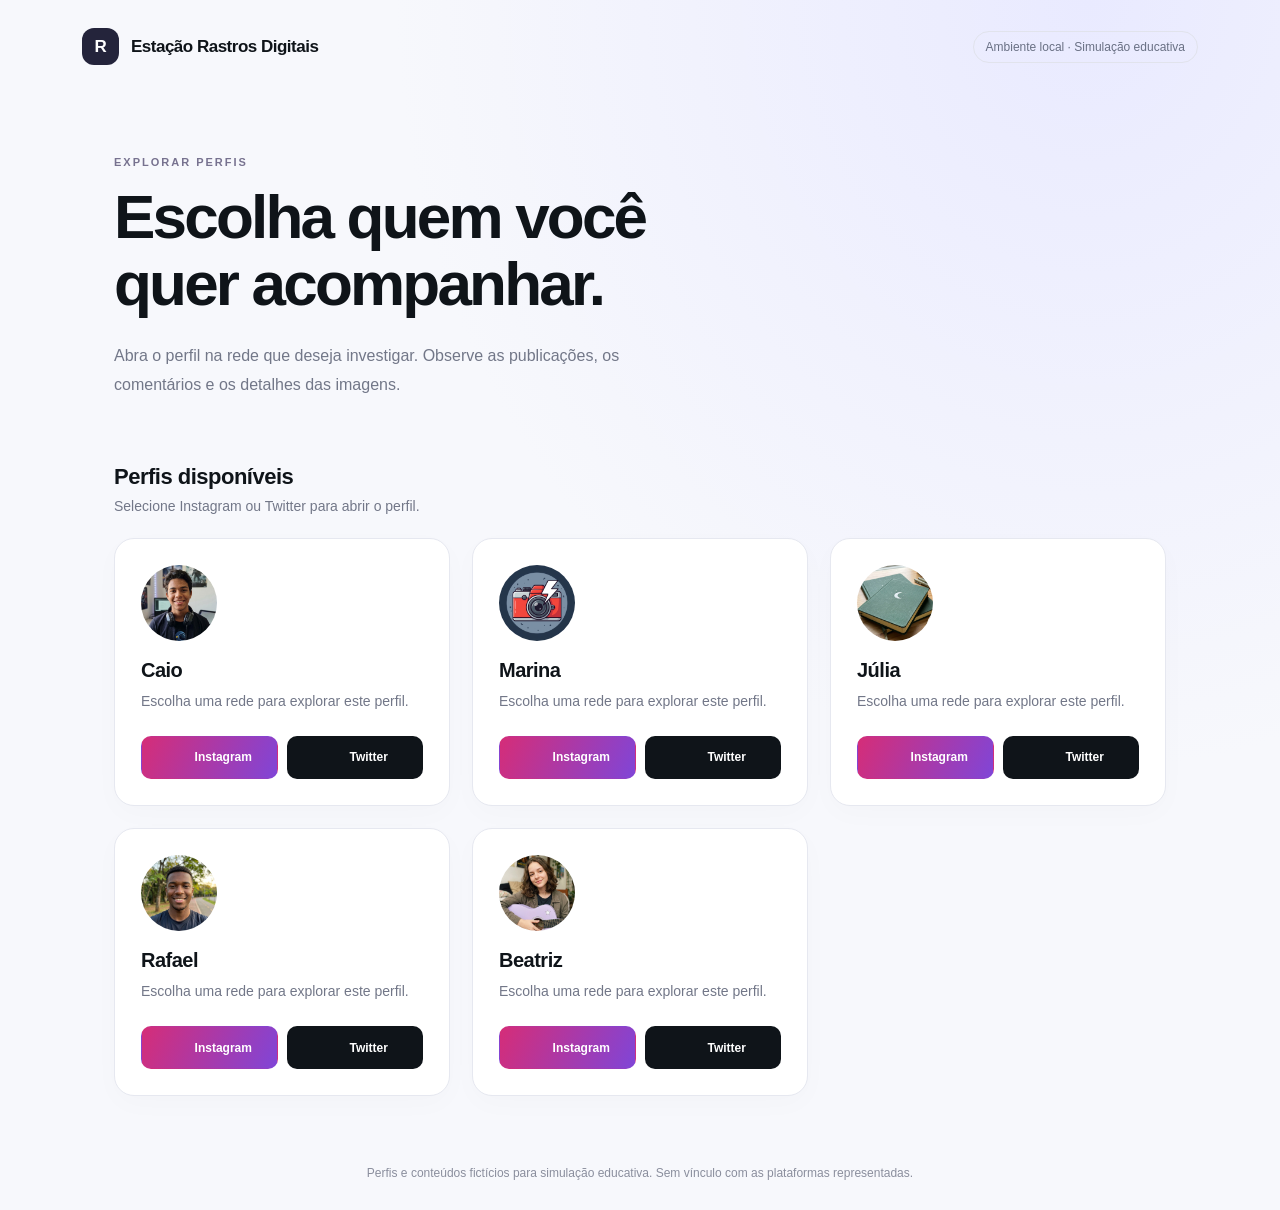
==== commit 2bfc97fb: "feat: finalização dos perfis" ====
--- a/perfisEngenhariaSocial/index.html
+++ b/perfisEngenhariaSocial/index.html
@@ -173,11 +173,37 @@
   </div>
 </article>
 
-        <!--
-          Quando criar Marina, Júlia, Rafael e Beatriz,
-          copie o cartão acima e altere:
-          foto, nome, descrição e os dois links.
-        -->
+<article class="profile-card">
+  <img
+    class="profile-card-avatar"
+    src="imagens/[BEA-IG-PERFIL].jpeg"
+    alt="Violão lilás ilustrado com estrela branca"
+  >
+
+  <h3>Beatriz</h3>
+
+  <p>Escolha uma rede para explorar este perfil.</p>
+
+  <div class="profile-card-links">
+    <a
+      class="button button-instagram"
+      href="perfis/beatriz-instagram.html"
+      aria-label="Abrir Instagram de Beatriz"
+    >
+      <span data-icon="instagram"></span>
+      Instagram
+    </a>
+
+    <a
+      class="button button-dark"
+      href="perfis/beatriz-twitter.html"
+      aria-label="Abrir Twitter de Beatriz"
+    >
+      <span data-icon="message"></span>
+      Twitter
+    </a>
+  </div>
+</article>
 
       </div>
     </section>
--- a/perfisEngenhariaSocial/css/estilos.css
+++ b/perfisEngenhariaSocial/css/estilos.css
@@ -1992,4 +1992,54 @@
 
 .rafael-track-line {
   top: 78%;
+}
+
+/* Capa temporária do Twitter da Beatriz */
+
+.beatriz-cover {
+  position: relative;
+  overflow: hidden;
+  background:
+    radial-gradient(
+      circle at 30% 15%,
+      rgb(255 255 255 / 55%),
+      transparent 19%
+    ),
+    radial-gradient(
+      circle at 70% 15%,
+      rgb(255 255 255 / 45%),
+      transparent 19%
+    ),
+    linear-gradient(135deg, #251839, #63316e 58%, #9d5b9e);
+}
+
+.beatriz-cover-light {
+  position: absolute;
+  top: -20%;
+  left: 17%;
+  width: 35%;
+  height: 140%;
+  background: rgb(247 201 255 / 23%);
+  clip-path: polygon(45% 0, 55% 0, 100% 100%, 0 100%);
+  transform: rotate(-9deg);
+}
+
+.beatriz-cover-light::after {
+  position: absolute;
+  top: 0;
+  left: 130%;
+  width: 100%;
+  height: 100%;
+  background: rgb(255 229 179 / 18%);
+  clip-path: polygon(45% 0, 55% 0, 100% 100%, 0 100%);
+  content: "";
+}
+
+.beatriz-cover-stage {
+  position: absolute;
+  right: 0;
+  bottom: 0;
+  left: 0;
+  height: 20%;
+  background: #160e27;
 }
